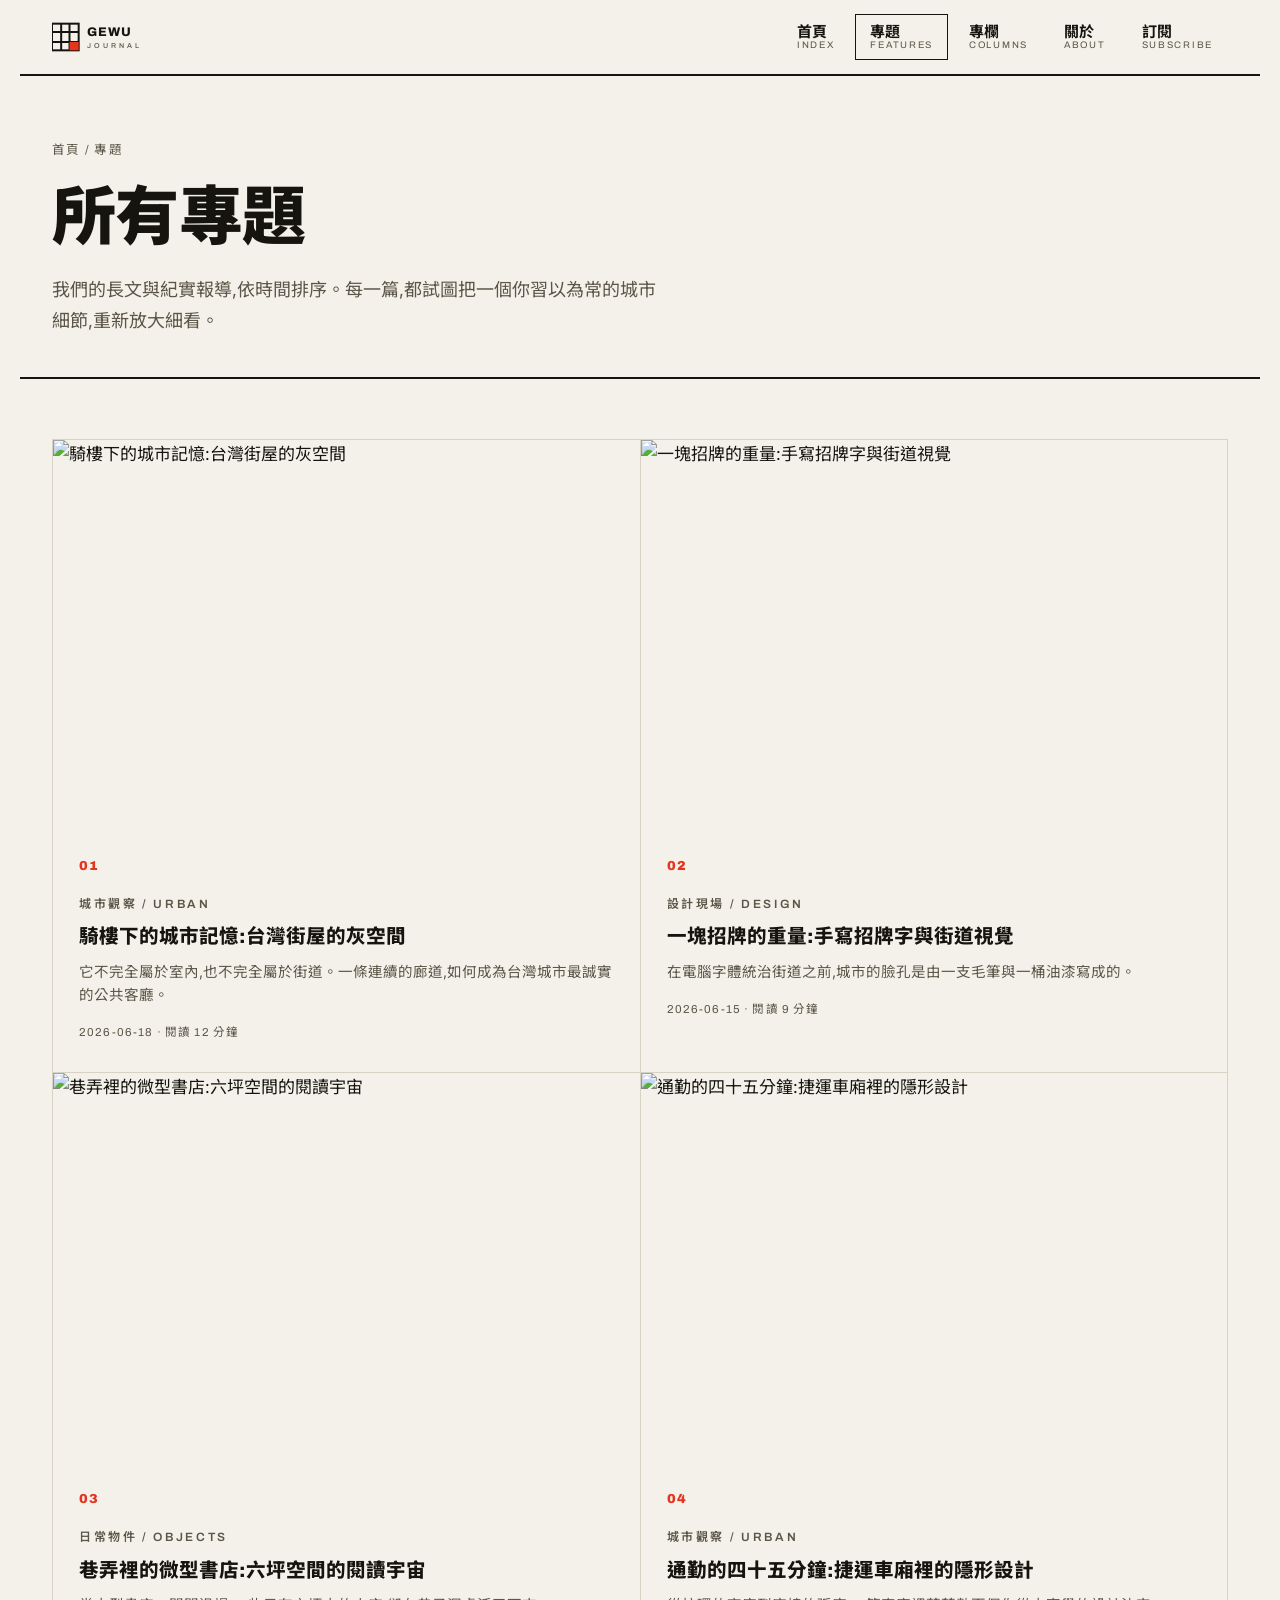
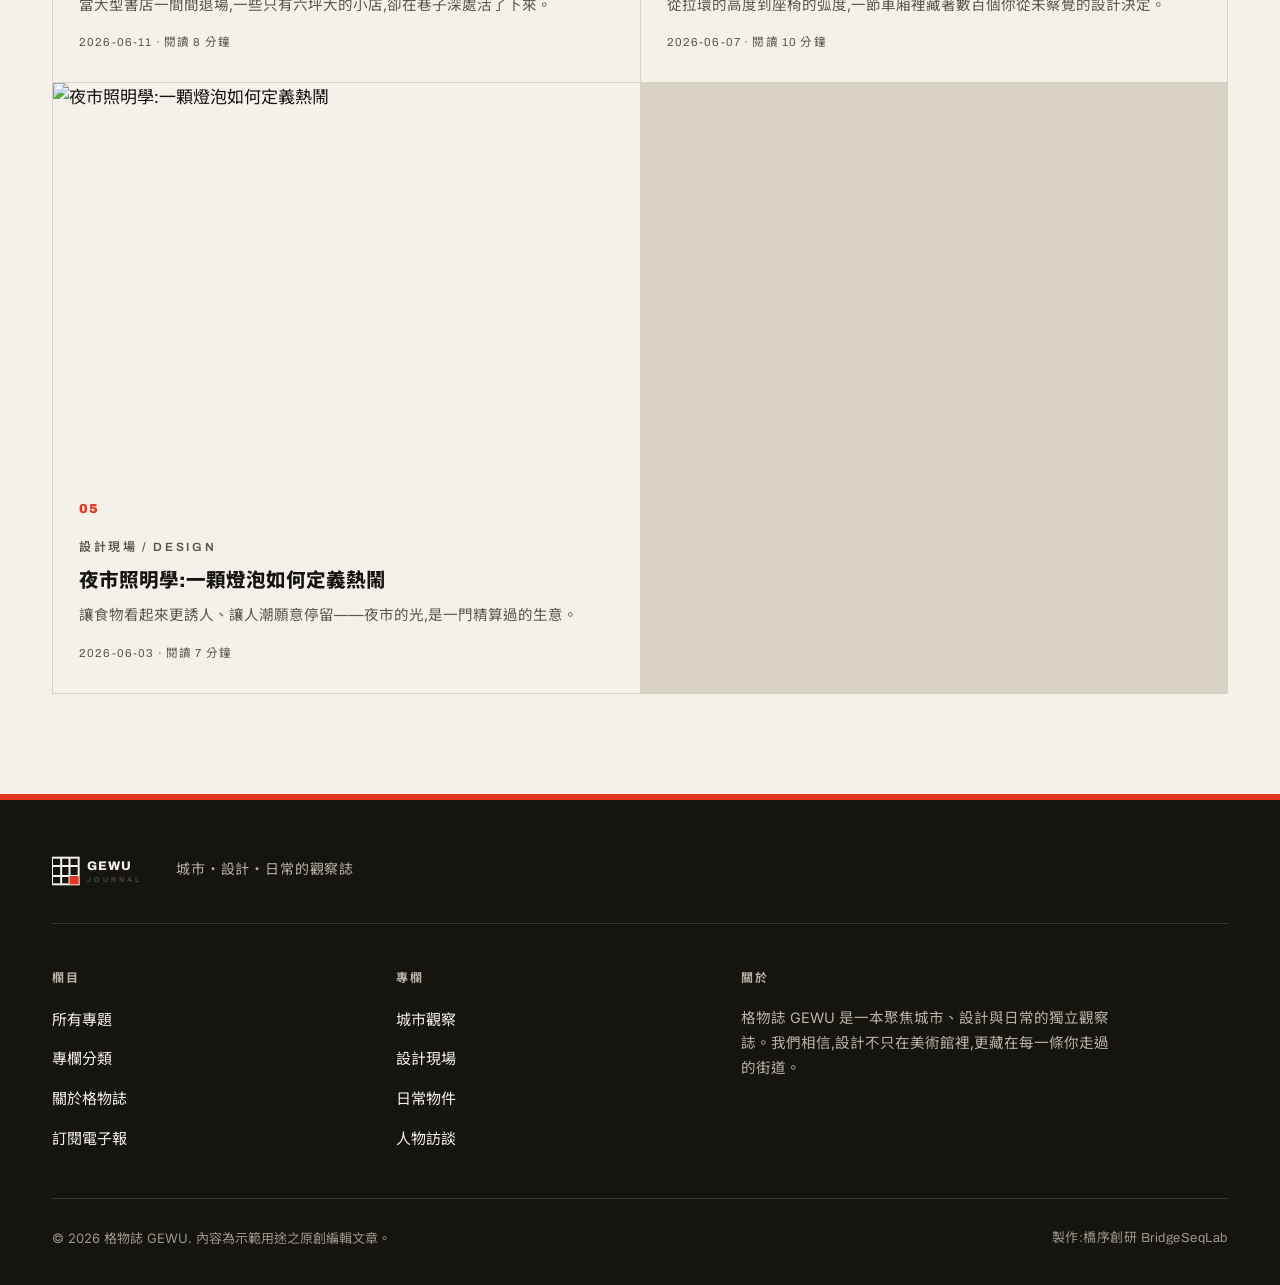
==== articles.html @ 6f146cea "init: 格物誌 GEWU 預覽站 (Swiss editorial, 10 pages + SEO)" ====
<!DOCTYPE html>
<html lang="zh-Hant">
<head>
<meta charset="UTF-8">
<meta name="viewport" content="width=device-width, initial-scale=1">
<title>所有專題 — 格物誌 GEWU</title>
<meta name="description" content="瀏覽格物誌所有專題長文:從騎樓灰空間、手寫招牌字到夜市照明學,重新看見台灣城市裡被忽略的設計。">
<meta name="keywords" content="專題,文章列表,城市觀察,設計報導,格物誌">
<meta name="author" content="格物誌 GEWU">
<link rel="canonical" href="https://izzo24.github.io/gewu-journal/articles.html">
<meta name="robots" content="index, follow">
<meta property="og:site_name" content="格物誌 GEWU">
<meta property="og:locale" content="zh_TW">
<meta property="og:type" content="website">
<meta property="og:title" content="所有專題 — 格物誌 GEWU">
<meta property="og:description" content="瀏覽格物誌所有專題長文:從騎樓灰空間、手寫招牌字到夜市照明學,重新看見台灣城市裡被忽略的設計。">
<meta property="og:url" content="https://izzo24.github.io/gewu-journal/articles.html">
<meta property="og:image" content="https://izzo24.github.io/gewu-journal/images/hero-qilou.webp">
<meta name="twitter:card" content="summary_large_image">
<meta name="twitter:title" content="所有專題 — 格物誌 GEWU">
<meta name="twitter:description" content="瀏覽格物誌所有專題長文:從騎樓灰空間、手寫招牌字到夜市照明學,重新看見台灣城市裡被忽略的設計。">
<meta name="twitter:image" content="https://izzo24.github.io/gewu-journal/images/hero-qilou.webp">
<meta name="theme-color" content="#16140F">
<link rel="icon" href="./images/favicon.svg" type="image/svg+xml">
<link rel="preconnect" href="https://fonts.googleapis.com">
<link rel="preconnect" href="https://fonts.gstatic.com" crossorigin>
<link href="https://fonts.googleapis.com/css2?family=Archivo:wght@400;500;600;800;900&family=Inter:wght@400;500;600&family=Noto+Sans+TC:wght@400;500;700;900&display=swap" rel="stylesheet">
<link rel="stylesheet" href="./css/style.css">
<script type="application/ld+json">{"@context": "https://schema.org", "@type": "NewsMediaOrganization", "name": "格物誌 GEWU", "url": "https://izzo24.github.io/gewu-journal/", "logo": "https://izzo24.github.io/gewu-journal/images/favicon.svg", "description": "格物誌 GEWU 是一本聚焦城市、設計與日常的繁體中文獨立觀察誌,以紀實攝影與長文書寫,記錄台灣街道裡被忽略的設計細節。", "inLanguage": "zh-Hant", "sameAs": []}</script>
<script type="application/ld+json">{"@context": "https://schema.org", "@type": "BreadcrumbList", "itemListElement": [{"@type": "ListItem", "position": 1, "name": "首頁", "item": "https://izzo24.github.io/gewu-journal/"}, {"@type": "ListItem", "position": 2, "name": "專題", "item": "https://izzo24.github.io/gewu-journal/articles.html"}]}</script>
<script type="application/ld+json">{"@context": "https://schema.org", "@type": "CollectionPage", "name": "所有專題 — 格物誌", "url": "https://izzo24.github.io/gewu-journal/articles.html", "inLanguage": "zh-Hant"}</script>
</head>
<body>
<header class="site-head"><div class="wrap head-inner"><a class="brand" href="./index.html" aria-label="格物誌 GEWU 首頁"><svg class="logo-mark" viewBox="0 0 120 36" role="img" aria-label="格物誌 GEWU" xmlns="http://www.w3.org/2000/svg"><rect x="0" y="2" width="32" height="32" fill="none" stroke="currentColor" stroke-width="2.4"/><line x1="0" y1="12" x2="32" y2="12" stroke="currentColor" stroke-width="2.4"/><line x1="0" y1="24" x2="32" y2="24" stroke="currentColor" stroke-width="2.4"/><line x1="11" y1="2" x2="11" y2="34" stroke="currentColor" stroke-width="2.4"/><line x1="21" y1="2" x2="21" y2="34" stroke="currentColor" stroke-width="2.4"/><rect x="21" y="24" width="11" height="10" fill="var(--red)"/><text x="42" y="17" font-family="Archivo, sans-serif" font-weight="800" font-size="15" letter-spacing="1" fill="currentColor">GEWU</text><text x="42" y="31" font-family="Archivo, sans-serif" font-weight="500" font-size="8.5" letter-spacing="3.5" fill="var(--ink-soft)">JOURNAL</text></svg></a><button class="nav-toggle" aria-label="開啟選單" aria-expanded="false"><span></span><span></span><span></span></button><nav class="site-nav" aria-label="主選單"><ul><li><a href="./index.html"><span class="nav-zh">首頁</span><span class="nav-en">Index</span></a></li><li><a href="./articles.html" class="active"><span class="nav-zh">專題</span><span class="nav-en">Features</span></a></li><li><a href="./columns.html"><span class="nav-zh">專欄</span><span class="nav-en">Columns</span></a></li><li><a href="./about.html"><span class="nav-zh">關於</span><span class="nav-en">About</span></a></li><li><a href="./subscribe.html"><span class="nav-zh">訂閱</span><span class="nav-en">Subscribe</span></a></li></ul></nav></div><div class="head-rule"></div></header>
<main>
<section class="page-head wrap"><nav class="crumb" aria-label="麵包屑"><a href="./index.html">首頁</a> / <span>專題</span></nav><h1 class="page-title">所有專題</h1><p class="page-lede">我們的長文與紀實報導,依時間排序。每一篇,都試圖把一個你習以為常的城市細節,重新放大細看。</p></section>
<section class="section wrap"><div class="grid grid-2">
<article class="card"><a href="./article-qilou.html" class="card-link"><div class="card-media"><img src="./images/hero-qilou.webp" alt="騎樓下的城市記憶:台灣街屋的灰空間" loading="lazy" width="800" height="533"></div><div class="card-body"><span class="card-num">01</span><span class="kicker">城市觀察 / URBAN</span><h3 class="card-title">騎樓下的城市記憶:台灣街屋的灰空間</h3><p class="card-sub">它不完全屬於室內,也不完全屬於街道。一條連續的廊道,如何成為台灣城市最誠實的公共客廳。</p><span class="card-meta">2026-06-18 · 閱讀 12 分鐘</span></div></a></article>
<article class="card"><a href="./article-signboard.html" class="card-link"><div class="card-media"><img src="./images/sign.webp" alt="一塊招牌的重量:手寫招牌字與街道視覺" loading="lazy" width="800" height="533"></div><div class="card-body"><span class="card-num">02</span><span class="kicker">設計現場 / DESIGN</span><h3 class="card-title">一塊招牌的重量:手寫招牌字與街道視覺</h3><p class="card-sub">在電腦字體統治街道之前,城市的臉孔是由一支毛筆與一桶油漆寫成的。</p><span class="card-meta">2026-06-15 · 閱讀 9 分鐘</span></div></a></article>
<article class="card"><a href="./article-bookstore.html" class="card-link"><div class="card-media"><img src="./images/bookstore.webp" alt="巷弄裡的微型書店:六坪空間的閱讀宇宙" loading="lazy" width="800" height="533"></div><div class="card-body"><span class="card-num">03</span><span class="kicker">日常物件 / OBJECTS</span><h3 class="card-title">巷弄裡的微型書店:六坪空間的閱讀宇宙</h3><p class="card-sub">當大型書店一間間退場,一些只有六坪大的小店,卻在巷子深處活了下來。</p><span class="card-meta">2026-06-11 · 閱讀 8 分鐘</span></div></a></article>
<article class="card"><a href="./article-metro.html" class="card-link"><div class="card-media"><img src="./images/metro.webp" alt="通勤的四十五分鐘:捷運車廂裡的隱形設計" loading="lazy" width="800" height="533"></div><div class="card-body"><span class="card-num">04</span><span class="kicker">城市觀察 / URBAN</span><h3 class="card-title">通勤的四十五分鐘:捷運車廂裡的隱形設計</h3><p class="card-sub">從拉環的高度到座椅的弧度,一節車廂裡藏著數百個你從未察覺的設計決定。</p><span class="card-meta">2026-06-07 · 閱讀 10 分鐘</span></div></a></article>
<article class="card"><a href="./article-nightmarket.html" class="card-link"><div class="card-media"><img src="./images/nightmarket.webp" alt="夜市照明學:一顆燈泡如何定義熱鬧" loading="lazy" width="800" height="533"></div><div class="card-body"><span class="card-num">05</span><span class="kicker">設計現場 / DESIGN</span><h3 class="card-title">夜市照明學:一顆燈泡如何定義熱鬧</h3><p class="card-sub">讓食物看起來更誘人、讓人潮願意停留——夜市的光,是一門精算過的生意。</p><span class="card-meta">2026-06-03 · 閱讀 7 分鐘</span></div></a></article>
</div></section>
</main>
<footer class="site-foot"><div class="foot-bar"></div><div class="wrap"><div class="foot-top"><a class="brand foot-brand" href="./index.html"><svg class="logo-mark foot-logo" viewBox="0 0 120 36" role="img" aria-label="格物誌 GEWU" xmlns="http://www.w3.org/2000/svg"><rect x="0" y="2" width="32" height="32" fill="none" stroke="currentColor" stroke-width="2.4"/><line x1="0" y1="12" x2="32" y2="12" stroke="currentColor" stroke-width="2.4"/><line x1="0" y1="24" x2="32" y2="24" stroke="currentColor" stroke-width="2.4"/><line x1="11" y1="2" x2="11" y2="34" stroke="currentColor" stroke-width="2.4"/><line x1="21" y1="2" x2="21" y2="34" stroke="currentColor" stroke-width="2.4"/><rect x="21" y="24" width="11" height="10" fill="var(--red)"/><text x="42" y="17" font-family="Archivo, sans-serif" font-weight="800" font-size="15" letter-spacing="1" fill="currentColor">GEWU</text><text x="42" y="31" font-family="Archivo, sans-serif" font-weight="500" font-size="8.5" letter-spacing="3.5" fill="var(--ink-soft)">JOURNAL</text></svg></a><p class="foot-tag">城市・設計・日常的觀察誌</p></div><div class="foot-grid">
    <div class="foot-col">
      <h3>欄目</h3>
      <ul><li><a href="./articles.html">所有專題</a></li><li><a href="./columns.html">專欄分類</a></li><li><a href="./about.html">關於格物誌</a></li><li><a href="./subscribe.html">訂閱電子報</a></li></ul>
    </div>
    <div class="foot-col">
      <h3>專欄</h3>
      <ul><li><a href="./columns.html#urban">城市觀察</a></li><li><a href="./columns.html#design">設計現場</a></li><li><a href="./columns.html#objects">日常物件</a></li><li><a href="./columns.html#people">人物訪談</a></li></ul>
    </div>
    <div class="foot-col foot-about">
      <h3>關於</h3>
      <p>格物誌 GEWU 是一本聚焦城市、設計與日常的獨立觀察誌。我們相信,設計不只在美術館裡,更藏在每一條你走過的街道。</p>
    </div>
    </div><div class="foot-bottom"><p>&copy; 2026 格物誌 GEWU. 內容為示範用途之原創編輯文章。</p><p class="credit">製作:橋序創研 BridgeSeqLab</p></div></div></footer>
<script src="./js/main.js"></script>
</body>
</html>
---- css/style.css ----
:root{
  --paper:#F4F1EA; --paper-2:#EAE5D8; --ink:#16140F; --ink-soft:#565145;
  --ink-mid:#5b5648; --line:#D8D2C4; --red:#E4351F;
  --font-display:'Archivo','Noto Sans TC',sans-serif;
  --font-body:'Inter','Noto Sans TC',sans-serif;
  --maxw:1240px; --narrow:760px;
}
*{box-sizing:border-box;margin:0;padding:0}
html{scroll-behavior:smooth}
body{background:var(--paper);color:var(--ink);font-family:var(--font-body);line-height:1.75;font-size:17px;-webkit-font-smoothing:antialiased;text-rendering:optimizeLegibility}
img{display:block;max-width:100%;height:auto}
a{color:inherit;text-decoration:none}
.wrap{max-width:var(--maxw);margin:0 auto;padding:0 32px}
.wrap-narrow{max-width:var(--narrow);margin:0 auto;padding:0 32px}

/* kicker / labels */
.kicker{display:inline-block;font-family:var(--font-display);font-weight:600;font-size:12px;letter-spacing:.22em;color:var(--ink-mid);text-transform:uppercase}
.kicker.red{color:var(--red)}
.hl{color:var(--red)}

/* header */
.site-head{position:sticky;top:0;z-index:50;background:var(--paper);}
.head-inner{display:flex;align-items:center;justify-content:space-between;height:74px}
.head-rule{height:2px;background:var(--ink);max-width:var(--maxw);margin:0 auto}
.logo-mark{height:30px;width:auto;color:var(--ink)}
.brand{display:flex;align-items:center}
.site-nav ul{display:flex;list-style:none;gap:6px}
.site-nav a{display:flex;flex-direction:column;line-height:1.15;padding:8px 14px;border:1px solid transparent;transition:.18s}
.nav-zh{font-weight:700;font-size:15px}
.nav-en{font-family:var(--font-display);font-size:9.5px;letter-spacing:.18em;color:var(--ink-mid);text-transform:uppercase}
.site-nav a:hover{background:var(--ink);color:var(--paper)}
.site-nav a:hover .nav-en{color:var(--paper)}
.site-nav a.active{border-color:var(--ink)}
.nav-toggle{display:none;flex-direction:column;gap:5px;background:none;border:0;cursor:pointer;padding:8px}
.nav-toggle span{display:block;width:26px;height:2px;background:var(--ink);transition:.25s}

/* masthead */
.masthead{padding:72px 32px 40px}
.issue{font-family:var(--font-display);font-weight:600;letter-spacing:.2em;font-size:12px;color:var(--red);text-transform:uppercase;margin-bottom:26px}
.mast-title{font-family:var(--font-display);font-weight:900;font-size:clamp(2.6rem,8vw,6rem);line-height:.98;letter-spacing:-.01em}
.mast-lede{max-width:560px;margin-top:30px;font-size:18px;color:var(--ink-mid)}

/* feature */
.feature{padding:24px 32px 64px}
.feature-link{display:grid;grid-template-columns:1.25fr 1fr;gap:0;border-top:2px solid var(--ink);border-bottom:1px solid var(--line)}
.feature-media{overflow:hidden;border-right:1px solid var(--line)}
.feature-media img{width:100%;height:100%;object-fit:cover;aspect-ratio:16/10;transition:transform .6s ease}
.feature-link:hover .feature-media img{transform:scale(1.03)}
.feature-text{padding:40px 44px;display:flex;flex-direction:column;justify-content:center}
.feature-title{font-family:var(--font-display);font-weight:900;font-size:clamp(1.8rem,3.4vw,2.9rem);line-height:1.05;margin:16px 0 18px;letter-spacing:-.01em}
.feature-sub{color:var(--ink-mid);font-size:17px}
.readmore{margin-top:26px;font-family:var(--font-display);font-weight:700;font-size:14px;letter-spacing:.06em;color:var(--red)}

/* sections */
.section{padding:60px 32px}
.section-head{display:flex;align-items:baseline;justify-content:space-between;border-bottom:2px solid var(--ink);padding-bottom:14px;margin-bottom:34px}
.sect-title{font-family:var(--font-display);font-weight:900;font-size:clamp(1.4rem,2.6vw,2rem);letter-spacing:-.01em}
.sect-more{font-family:var(--font-display);font-weight:700;font-size:13px;letter-spacing:.06em;color:var(--red)}

/* grids */
.grid{display:grid;gap:1px;background:var(--line);border:1px solid var(--line)}
.grid-3{grid-template-columns:repeat(3,1fr)}
.grid-2{grid-template-columns:repeat(2,1fr)}
.card{background:var(--paper)}
.card-link{display:block;height:100%;transition:background .2s}
.card-link:hover{background:var(--paper-2)}
.card-media{overflow:hidden}
.card-media img{width:100%;aspect-ratio:3/2;object-fit:cover;transition:transform .5s ease}
.card-link:hover .card-media img{transform:scale(1.04)}
.card-body{padding:24px 26px 30px;position:relative}
.card-num{font-family:var(--font-display);font-weight:900;font-size:13px;color:var(--red);letter-spacing:.1em;display:block;margin-bottom:10px}
.card-title{font-family:var(--font-display);font-weight:800;font-size:1.22rem;line-height:1.25;margin:8px 0 10px}
.card-sub{color:var(--ink-mid);font-size:14.5px;line-height:1.6}
.card-meta{display:block;margin-top:16px;font-family:var(--font-display);font-size:11.5px;letter-spacing:.1em;color:var(--ink-mid);text-transform:uppercase}

/* column strip on home */
.colstrip-grid{display:grid;grid-template-columns:repeat(4,1fr);gap:1px;background:var(--ink);border:1px solid var(--ink)}
.colstrip-item{background:var(--paper);padding:34px 24px;display:flex;flex-direction:column;gap:8px;transition:.2s}
.colstrip-item:hover{background:var(--ink);color:var(--paper)}
.ci-num{font-family:var(--font-display);font-weight:900;font-size:13px;color:var(--red)}
.ci-zh{font-family:var(--font-display);font-weight:800;font-size:1.25rem}
.ci-en{font-family:var(--font-display);font-size:10.5px;letter-spacing:.2em;text-transform:uppercase;color:var(--ink-mid)}
.colstrip-item:hover .ci-en{color:var(--paper)}

/* cta */
.cta{padding:24px 32px 84px}
.cta-inner{background:var(--ink);color:var(--paper);padding:64px 56px;border-radius:0}
.cta-inner h2{font-family:var(--font-display);font-weight:900;font-size:clamp(1.8rem,4vw,2.8rem);letter-spacing:-.01em;line-height:1.05}
.cta-inner p{max-width:560px;margin:18px 0 30px;color:#cbc6b8}
.btn{display:inline-block;background:var(--red);color:#fff;font-family:var(--font-display);font-weight:700;font-size:15px;letter-spacing:.04em;padding:15px 30px;border:0;cursor:pointer;transition:.2s}
.btn:hover{background:#fff;color:var(--ink)}

/* page head */
.page-head{padding:64px 32px 40px;border-bottom:2px solid var(--ink)}
.crumb{font-family:var(--font-display);font-size:12.5px;letter-spacing:.1em;color:var(--ink-mid);text-transform:uppercase;margin-bottom:24px}
.crumb a:hover{color:var(--red)}
.page-title{font-family:var(--font-display);font-weight:900;font-size:clamp(2.2rem,6vw,4rem);line-height:1;letter-spacing:-.01em}
.page-lede{max-width:620px;margin-top:24px;color:var(--ink-mid);font-size:18px}

/* columns page */
.col-list{padding-top:20px}
.col-row{display:grid;grid-template-columns:120px 1fr;gap:30px;padding:46px 0;border-bottom:1px solid var(--line)}
.col-num{font-family:var(--font-display);font-weight:900;font-size:3.4rem;color:var(--red);line-height:1}
.col-en{font-family:var(--font-display);font-size:11px;letter-spacing:.22em;text-transform:uppercase;color:var(--ink-mid)}
.col-zh{font-family:var(--font-display);font-weight:900;font-size:1.9rem;margin:6px 0 12px}
.col-info p{max-width:620px;color:var(--ink-mid)}
.col-rel{margin-top:18px}
.rel-label{font-family:var(--font-display);font-size:11px;letter-spacing:.16em;text-transform:uppercase;color:var(--red)}
.col-rel ul{list-style:none;margin-top:8px;display:flex;flex-wrap:wrap;gap:8px}
.col-rel li{border:1px solid var(--line);padding:6px 12px;font-size:13.5px}

/* about */
.prose-wrap{display:grid;grid-template-columns:1fr 280px;gap:60px;align-items:start}
.prose h2{font-family:var(--font-display);font-weight:800;font-size:1.5rem;margin:36px 0 14px;letter-spacing:-.01em}
.prose h2:first-child{margin-top:0}
.prose p{margin-bottom:18px;color:#3c382f}
.about-side{border-top:2px solid var(--ink);position:sticky;top:100px}
.fact{padding:24px 0;border-bottom:1px solid var(--line)}
.fact-num{display:block;font-family:var(--font-display);font-weight:900;font-size:2.4rem;color:var(--red);line-height:1}
.fact-label{font-family:var(--font-display);font-size:11px;letter-spacing:.16em;text-transform:uppercase;color:var(--ink-mid);margin-top:6px;display:block}

/* subscribe */
.sub-wrap{display:grid;grid-template-columns:1.1fr 1fr;gap:60px;align-items:start}
.sub-form{display:flex;flex-direction:column;gap:22px}
.field{display:flex;flex-direction:column;gap:8px}
.field label{font-family:var(--font-display);font-weight:600;font-size:13px;letter-spacing:.08em;text-transform:uppercase}
.req{color:var(--red)}
.field input,.field select{font-family:var(--font-body);font-size:16px;padding:14px 16px;border:1.5px solid var(--ink);background:var(--paper);color:var(--ink)}
.field input:focus,.field select:focus{outline:2px solid var(--red);outline-offset:1px}
.form-note{font-size:13px;color:var(--ink-mid)}
.sub-side{border-top:2px solid var(--ink);padding-top:24px}
.sub-side h2{font-family:var(--font-display);font-weight:800;font-size:1.3rem;margin-bottom:16px}
.ticks{list-style:none;display:flex;flex-direction:column;gap:12px}
.ticks li{position:relative;padding-left:26px;color:#3c382f}
.ticks li::before{content:"";position:absolute;left:0;top:9px;width:12px;height:12px;background:var(--red)}
.sub-promise{margin-top:22px;font-size:13.5px;color:var(--ink-mid)}

/* article post */
.post-head{padding:60px 32px 32px}
.post-head .crumb{margin-bottom:22px}
.post-title{font-family:var(--font-display);font-weight:900;font-size:clamp(2rem,5vw,3.4rem);line-height:1.04;letter-spacing:-.01em;margin:14px 0 18px}
.post-sub{font-size:19px;color:var(--ink-mid);max-width:660px}
.post-meta{display:flex;align-items:center;gap:14px;margin-top:24px;font-family:var(--font-display);font-size:12px;letter-spacing:.1em;text-transform:uppercase;color:var(--ink-mid)}
.dot{width:4px;height:4px;background:var(--red);border-radius:50%}
.post-hero{padding:24px 32px 8px}
.post-hero img{width:100%;aspect-ratio:3/2;object-fit:cover;border-top:2px solid var(--ink)}
.post-hero figcaption{font-size:12.5px;color:var(--ink-mid);margin-top:10px;font-family:var(--font-display);letter-spacing:.04em}
.post-body{padding:36px 32px 40px;font-size:18px}
.post-body h2{font-family:var(--font-display);font-weight:800;font-size:1.5rem;margin:38px 0 14px;letter-spacing:-.01em}
.post-body p{margin-bottom:22px;color:#312e26}
.post-body p:first-child::first-letter{font-family:var(--font-display);font-weight:900;font-size:3.4em;float:left;line-height:.82;padding:6px 12px 0 0;color:var(--red)}
.post-credit{font-size:13px;color:var(--ink-mid);border-top:1px solid var(--line);padding-top:18px;margin-top:10px}

/* 404 */
.notfound{padding:120px 32px;text-align:center}
.nf-code{font-family:var(--font-display);font-weight:900;font-size:clamp(5rem,18vw,12rem);color:var(--red);line-height:.9;display:block}
.notfound h1{font-family:var(--font-display);font-weight:900;font-size:2rem;margin:10px 0 14px}
.notfound p{color:var(--ink-mid);max-width:440px;margin:0 auto 30px}

/* footer */
.site-foot{margin-top:40px;background:var(--ink);color:var(--paper)}
.foot-bar{height:6px;background:var(--red)}
.site-foot .wrap{padding-top:56px;padding-bottom:36px}
.foot-top{display:flex;align-items:center;gap:24px;flex-wrap:wrap;padding-bottom:36px;border-bottom:1px solid #34302600}
.foot-logo{height:30px;color:var(--paper)}
.foot-tag{font-family:var(--font-display);letter-spacing:.06em;color:#b7b2a4;font-size:14px}
.foot-grid{display:grid;grid-template-columns:1fr 1fr 1.6fr;gap:40px;padding:44px 0;border-top:1px solid #3a362b}
.foot-col h3{font-family:var(--font-display);font-weight:700;font-size:12px;letter-spacing:.16em;text-transform:uppercase;color:#b7b2a4;margin-bottom:16px}
.foot-col ul{list-style:none;display:flex;flex-direction:column;gap:10px}
.foot-col a{color:var(--paper);font-size:15px}
.foot-col a:hover{color:var(--red)}
.foot-about p{color:#b7b2a4;font-size:14.5px;max-width:380px}
.foot-bottom{display:flex;justify-content:space-between;flex-wrap:wrap;gap:10px;padding-top:28px;border-top:1px solid #3a362b;font-size:13px;color:#9b9789}
.credit{font-family:var(--font-display);letter-spacing:.04em}

/* responsive */
@media(max-width:880px){
  .feature-link{grid-template-columns:1fr}
  .feature-media{border-right:0;border-bottom:1px solid var(--line)}
  .grid-3{grid-template-columns:1fr 1fr}
  .colstrip-grid{grid-template-columns:1fr 1fr}
  .prose-wrap,.sub-wrap{grid-template-columns:1fr;gap:40px}
  .about-side{position:static}
}
@media(max-width:680px){
  body{font-size:16px}
  .wrap,.wrap-narrow{padding:0 20px}
  .nav-toggle{display:flex}
  .site-nav{position:absolute;top:74px;left:0;right:0;background:var(--paper);border-bottom:2px solid var(--ink);max-height:0;overflow:hidden;transition:max-height .3s ease}
  .site-nav.open{max-height:420px}
  .site-nav ul{flex-direction:column;gap:0;padding:8px 20px 16px}
  .site-nav a{flex-direction:row;justify-content:space-between;padding:14px 6px;border-bottom:1px solid var(--line)}
  .site-nav a:hover{background:none;color:var(--red)}
  .grid-3,.grid-2{grid-template-columns:1fr}
  .colstrip-grid{grid-template-columns:1fr}
  .col-row{grid-template-columns:1fr;gap:10px}
  .cta-inner{padding:44px 28px}
  .feature-text{padding:30px 26px}
  .foot-grid{grid-template-columns:1fr;gap:30px}
  .foot-bottom{flex-direction:column}
}
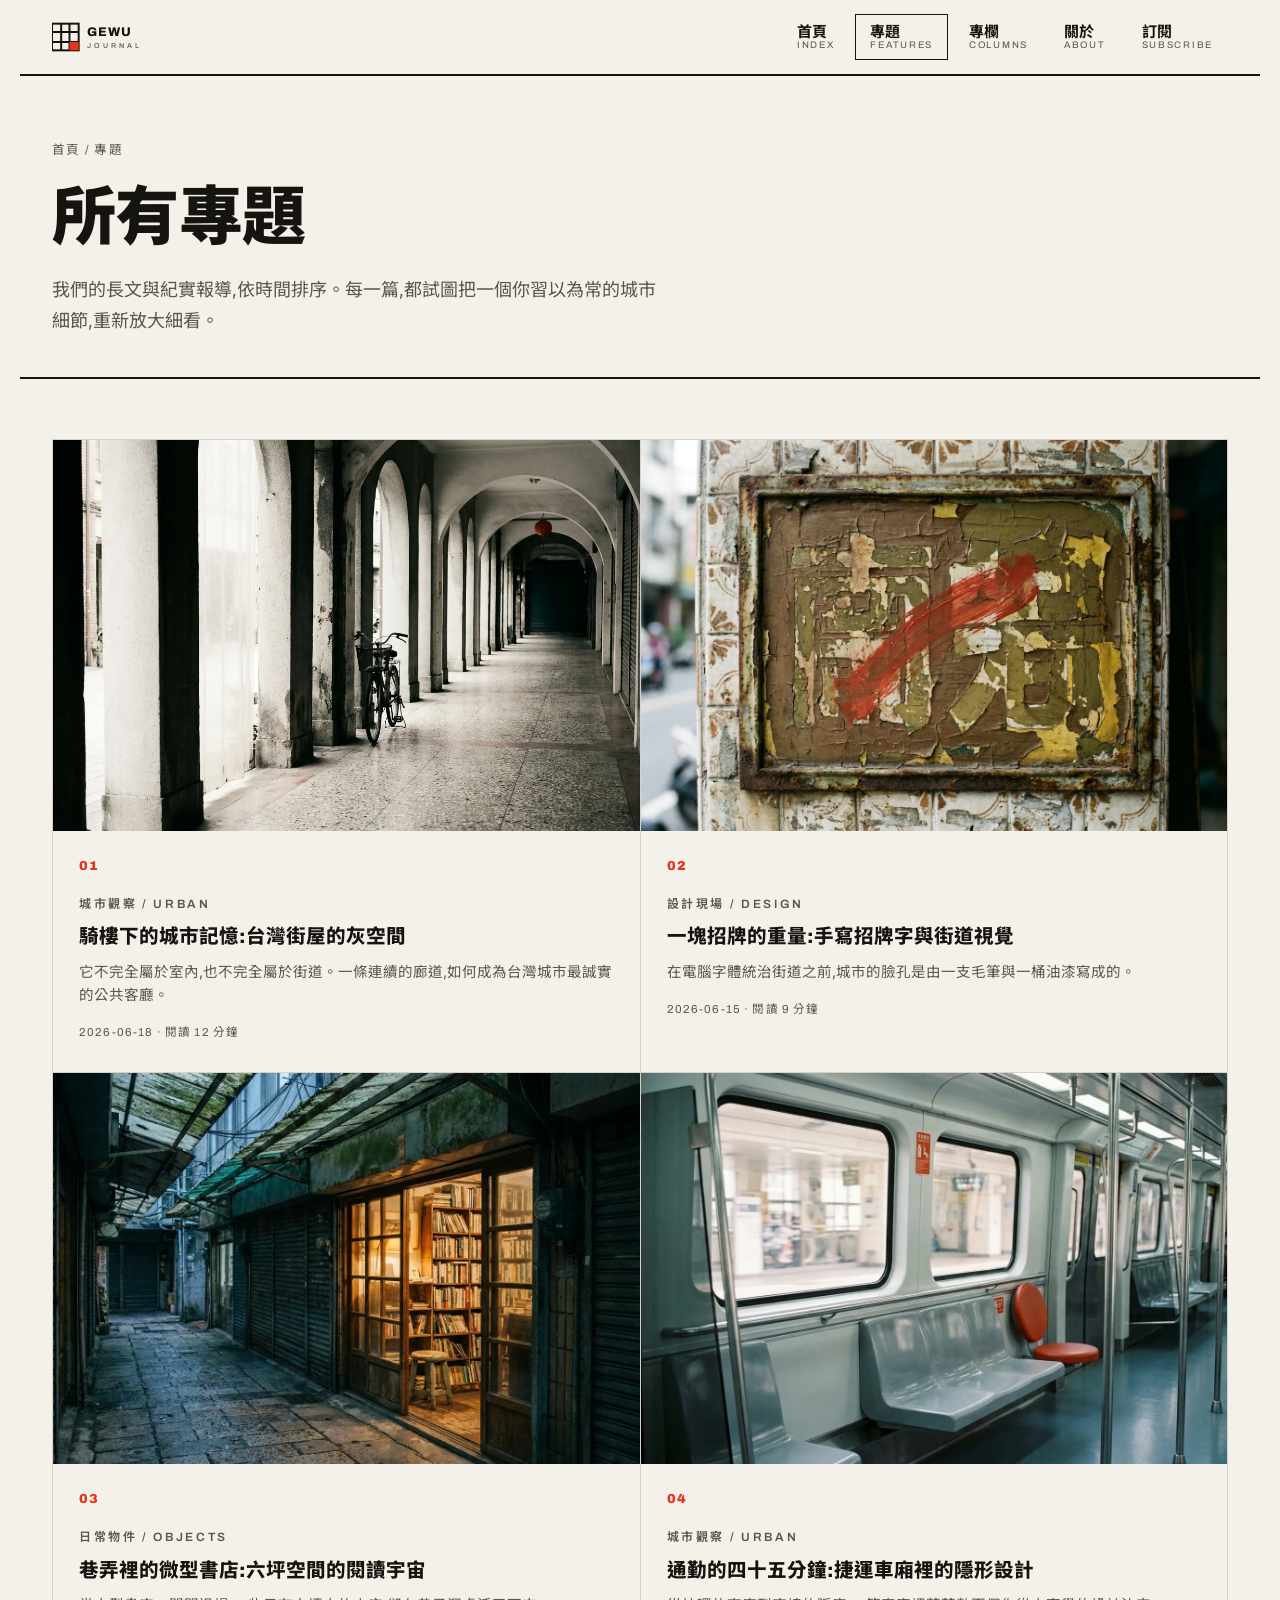
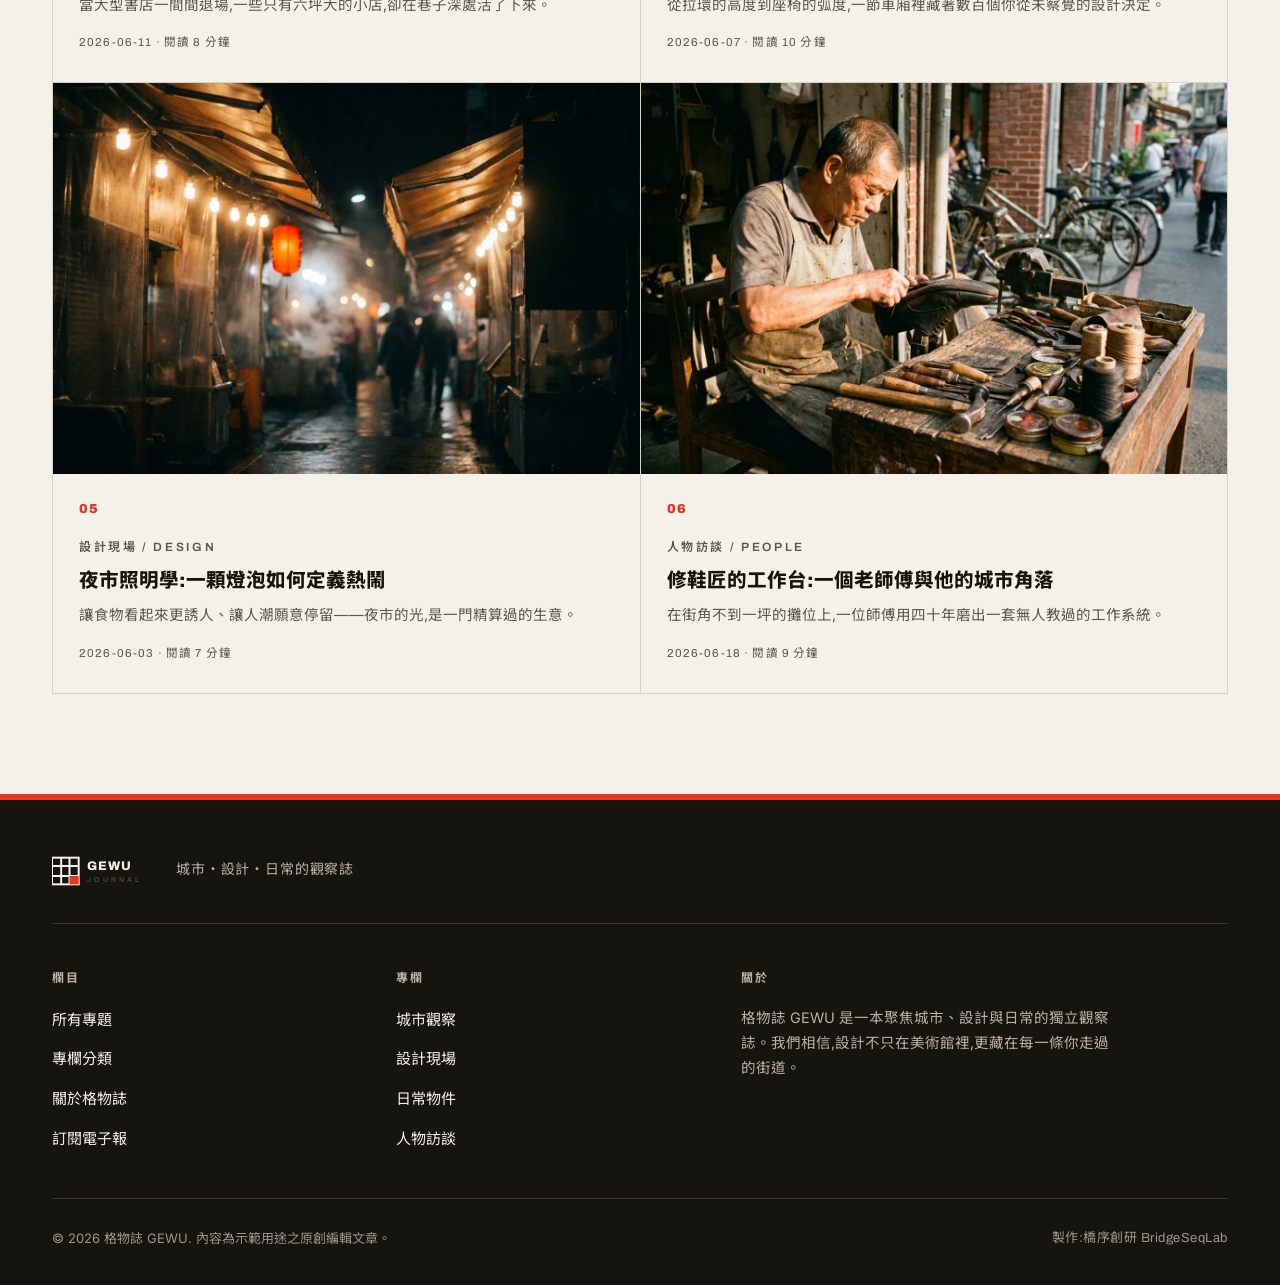
==== commit 53f40d67: "feat: 新增「修鞋匠的工作台」人物訪談,首頁專題補滿六篇 - 首頁「最新專題」改回三欄,放滿 6 篇(3×2),消除空白格 - 新增 article-cobbler.html(人物訪談/PEOPL" ====
--- a/articles.html
+++ b/articles.html
@@ -40,6 +40,7 @@
 <article class="card"><a href="./article-bookstore.html" class="card-link"><div class="card-media"><img src="./images/bookstore.webp" alt="巷弄裡的微型書店:六坪空間的閱讀宇宙" loading="lazy" width="800" height="533"></div><div class="card-body"><span class="card-num">03</span><span class="kicker">日常物件 / OBJECTS</span><h3 class="card-title">巷弄裡的微型書店:六坪空間的閱讀宇宙</h3><p class="card-sub">當大型書店一間間退場,一些只有六坪大的小店,卻在巷子深處活了下來。</p><span class="card-meta">2026-06-11 · 閱讀 8 分鐘</span></div></a></article>
 <article class="card"><a href="./article-metro.html" class="card-link"><div class="card-media"><img src="./images/metro.webp" alt="通勤的四十五分鐘:捷運車廂裡的隱形設計" loading="lazy" width="800" height="533"></div><div class="card-body"><span class="card-num">04</span><span class="kicker">城市觀察 / URBAN</span><h3 class="card-title">通勤的四十五分鐘:捷運車廂裡的隱形設計</h3><p class="card-sub">從拉環的高度到座椅的弧度,一節車廂裡藏著數百個你從未察覺的設計決定。</p><span class="card-meta">2026-06-07 · 閱讀 10 分鐘</span></div></a></article>
 <article class="card"><a href="./article-nightmarket.html" class="card-link"><div class="card-media"><img src="./images/nightmarket.webp" alt="夜市照明學:一顆燈泡如何定義熱鬧" loading="lazy" width="800" height="533"></div><div class="card-body"><span class="card-num">05</span><span class="kicker">設計現場 / DESIGN</span><h3 class="card-title">夜市照明學:一顆燈泡如何定義熱鬧</h3><p class="card-sub">讓食物看起來更誘人、讓人潮願意停留——夜市的光,是一門精算過的生意。</p><span class="card-meta">2026-06-03 · 閱讀 7 分鐘</span></div></a></article>
+<article class="card"><a href="./article-cobbler.html" class="card-link"><div class="card-media"><img src="./images/cobbler.webp" alt="修鞋匠的工作台:一個老師傅與他的城市角落" loading="lazy" width="800" height="533"></div><div class="card-body"><span class="card-num">06</span><span class="kicker">人物訪談 / PEOPLE</span><h3 class="card-title">修鞋匠的工作台:一個老師傅與他的城市角落</h3><p class="card-sub">在街角不到一坪的攤位上,一位師傅用四十年磨出一套無人教過的工作系統。</p><span class="card-meta">2026-06-18 · 閱讀 9 分鐘</span></div></a></article>
 </div></section>
 </main>
 <footer class="site-foot"><div class="foot-bar"></div><div class="wrap"><div class="foot-top"><a class="brand foot-brand" href="./index.html"><svg class="logo-mark foot-logo" viewBox="0 0 120 36" role="img" aria-label="格物誌 GEWU" xmlns="http://www.w3.org/2000/svg"><rect x="0" y="2" width="32" height="32" fill="none" stroke="currentColor" stroke-width="2.4"/><line x1="0" y1="12" x2="32" y2="12" stroke="currentColor" stroke-width="2.4"/><line x1="0" y1="24" x2="32" y2="24" stroke="currentColor" stroke-width="2.4"/><line x1="11" y1="2" x2="11" y2="34" stroke="currentColor" stroke-width="2.4"/><line x1="21" y1="2" x2="21" y2="34" stroke="currentColor" stroke-width="2.4"/><rect x="21" y="24" width="11" height="10" fill="var(--red)"/><text x="42" y="17" font-family="Archivo, sans-serif" font-weight="800" font-size="15" letter-spacing="1" fill="currentColor">GEWU</text><text x="42" y="31" font-family="Archivo, sans-serif" font-weight="500" font-size="8.5" letter-spacing="3.5" fill="var(--ink-soft)">JOURNAL</text></svg></a><p class="foot-tag">城市・設計・日常的觀察誌</p></div><div class="foot-grid">
--- a/css/style.css
+++ b/css/style.css
@@ -60,6 +60,7 @@
 /* grids */
 .grid{display:grid;gap:1px;background:var(--line);border:1px solid var(--line)}
 .grid-3{grid-template-columns:repeat(3,1fr)}
+.grid-4{grid-template-columns:repeat(4,1fr)}
 .grid-2{grid-template-columns:repeat(2,1fr)}
 .card{background:var(--paper)}
 .card-link{display:block;height:100%;transition:background .2s}
@@ -177,7 +178,7 @@
 @media(max-width:880px){
   .feature-link{grid-template-columns:1fr}
   .feature-media{border-right:0;border-bottom:1px solid var(--line)}
-  .grid-3{grid-template-columns:1fr 1fr}
+  .grid-3,.grid-4{grid-template-columns:1fr 1fr}
   .colstrip-grid{grid-template-columns:1fr 1fr}
   .prose-wrap,.sub-wrap{grid-template-columns:1fr;gap:40px}
   .about-side{position:static}
@@ -191,7 +192,7 @@
   .site-nav ul{flex-direction:column;gap:0;padding:8px 20px 16px}
   .site-nav a{flex-direction:row;justify-content:space-between;padding:14px 6px;border-bottom:1px solid var(--line)}
   .site-nav a:hover{background:none;color:var(--red)}
-  .grid-3,.grid-2{grid-template-columns:1fr}
+  .grid-3,.grid-4,.grid-2{grid-template-columns:1fr}
   .colstrip-grid{grid-template-columns:1fr}
   .col-row{grid-template-columns:1fr;gap:10px}
   .cta-inner{padding:44px 28px}
